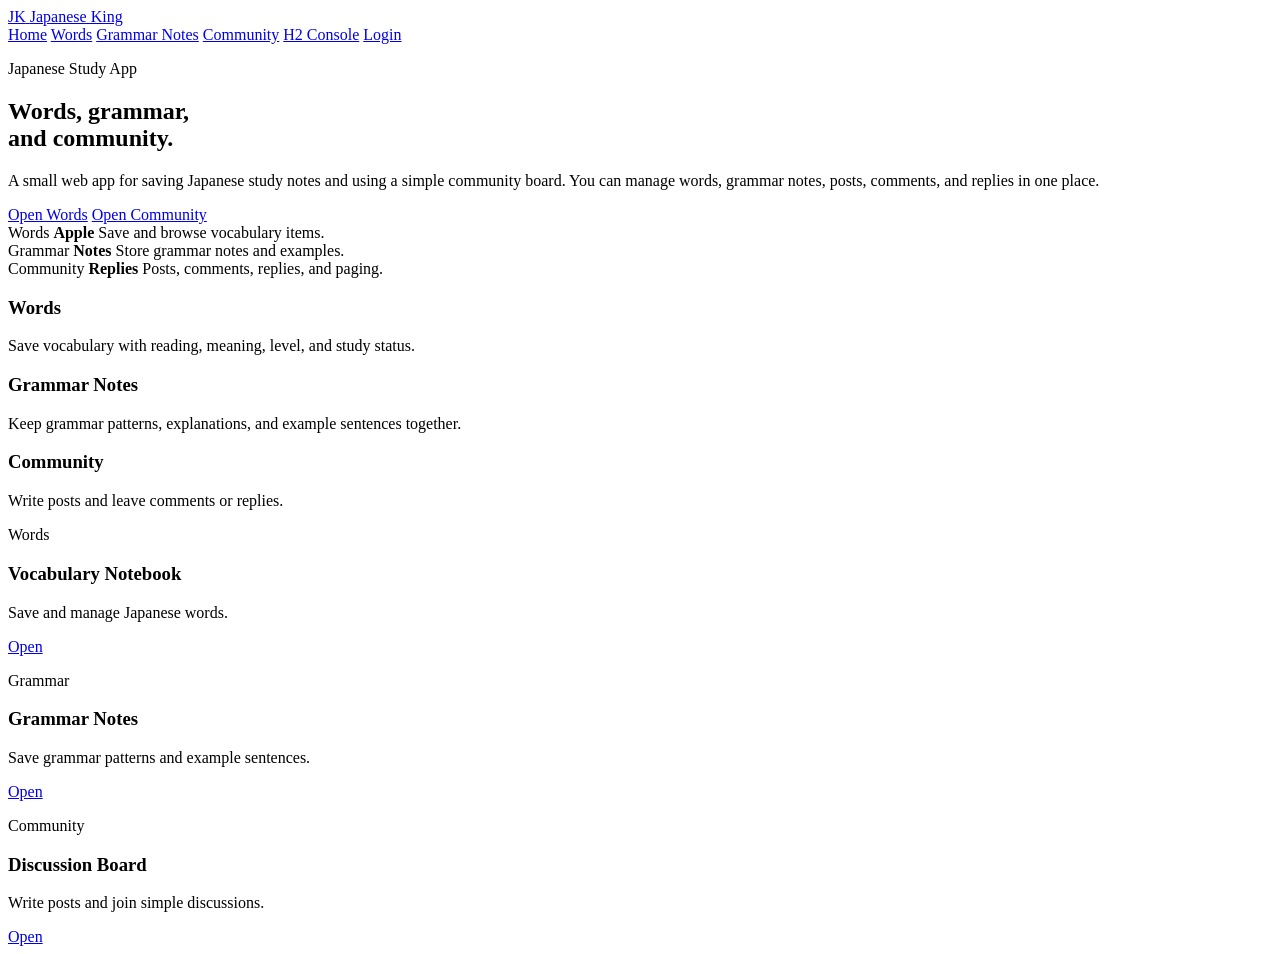
==== src/main/resources/static/index.html @ 7d103772 "Add login and per-user word status" ====
<!DOCTYPE html>
<html lang="en">
<head>
    <meta charset="UTF-8">
    <meta name="viewport" content="width=device-width, initial-scale=1.0">
    <title>Japanese King</title>
    <link rel="stylesheet" href="/css/app.css">
</head>
<body>
<div class="shell">
    <header class="topbar">
        <a class="brand" href="/">
            <span class="brand-badge">JK</span>
            <span>Japanese King</span>
        </a>
        <nav class="nav">
            <a class="active" href="/">Home</a>
            <a href="/words.html">Words</a>
            <a href="/grammar-notes.html">Grammar Notes</a>
            <a href="/community.html">Community</a>
            <a href="/h2-console">H2 Console</a>
            <a href="/login.html">Login</a>
        </nav>
    </header>

    <section class="hero">
        <div>
            <p class="eyebrow">Japanese Study App</p>
            <h1>Words, grammar,<br>and community.</h1>
            <p>
                A small web app for saving Japanese study notes and using a simple community board.
                You can manage words, grammar notes, posts, comments, and replies in one place.
            </p>
            <div class="hero-actions">
                <a class="button-link primary" href="/words.html">Open Words</a>
                <a class="button-link secondary" href="/community.html">Open Community</a>
            </div>
            <div class="stat-grid">
                <article class="stat">
                    <span class="eyebrow">Words</span>
                    <strong>Apple</strong>
                    <span class="muted">Save and browse vocabulary items.</span>
                </article>
                <article class="stat">
                    <span class="eyebrow">Grammar</span>
                    <strong>Notes</strong>
                    <span class="muted">Store grammar notes and examples.</span>
                </article>
                <article class="stat">
                    <span class="eyebrow">Community</span>
                    <strong>Replies</strong>
                    <span class="muted">Posts, comments, replies, and paging.</span>
                </article>
            </div>
        </div>

        <div class="hero-aside">
            <section class="summary">
                <h3>Words</h3>
                <p>Save vocabulary with reading, meaning, level, and study status.</p>
            </section>
            <section class="summary">
                <h3>Grammar Notes</h3>
                <p>Keep grammar patterns, explanations, and example sentences together.</p>
            </section>
            <section class="summary">
                <h3>Community</h3>
                <p>Write posts and leave comments or replies.</p>
            </section>
        </div>
    </section>

    <section class="grid">
        <article class="card">
            <p class="eyebrow">Words</p>
            <h3>Vocabulary Notebook</h3>
            <p class="muted">Save and manage Japanese words.</p>
            <div class="hero-actions">
                <a class="button-link primary" href="/words.html">Open</a>
            </div>
        </article>
        <article class="card">
            <p class="eyebrow">Grammar</p>
            <h3>Grammar Notes</h3>
            <p class="muted">Save grammar patterns and example sentences.</p>
            <div class="hero-actions">
                <a class="button-link primary" href="/grammar-notes.html">Open</a>
            </div>
        </article>
        <article class="card">
            <p class="eyebrow">Community</p>
            <h3>Discussion Board</h3>
            <p class="muted">Write posts and join simple discussions.</p>
            <div class="hero-actions">
                <a class="button-link primary" href="/community.html">Open</a>
            </div>
        </article>
    </section>
</div>
</body>
</html>
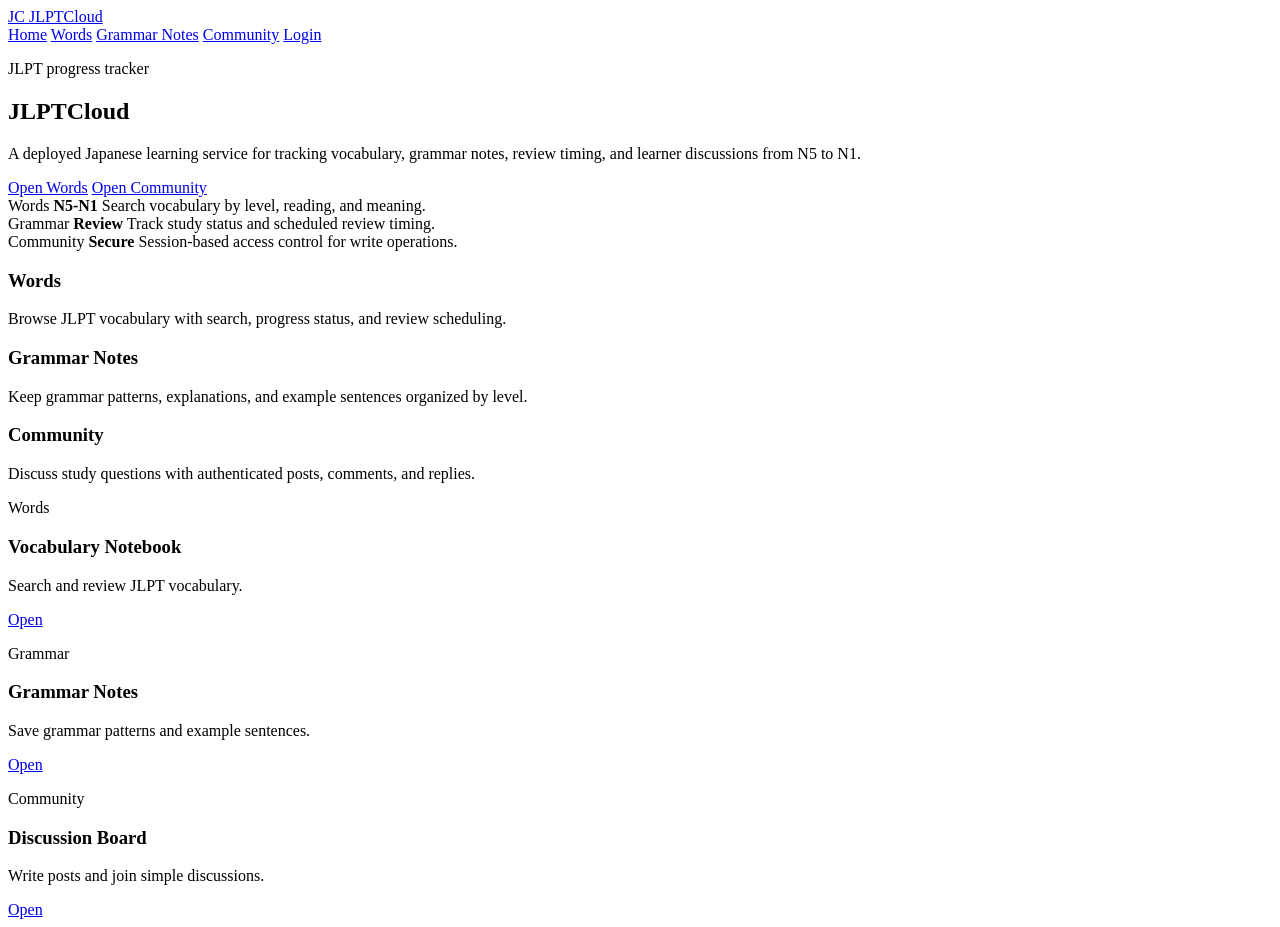
==== commit e17d8ab6: "Prepare JLPTCloud production deployment" ====
--- a/src/main/resources/static/index.html
+++ b/src/main/resources/static/index.html
@@ -3,33 +3,32 @@
 <head>
     <meta charset="UTF-8">
     <meta name="viewport" content="width=device-width, initial-scale=1.0">
-    <title>Japanese King</title>
+    <title>JLPTCloud</title>
     <link rel="stylesheet" href="/css/app.css">
 </head>
 <body>
 <div class="shell">
     <header class="topbar">
         <a class="brand" href="/">
-            <span class="brand-badge">JK</span>
-            <span>Japanese King</span>
+            <span class="brand-badge">JC</span>
+            <span>JLPTCloud</span>
         </a>
         <nav class="nav">
             <a class="active" href="/">Home</a>
             <a href="/words.html">Words</a>
             <a href="/grammar-notes.html">Grammar Notes</a>
             <a href="/community.html">Community</a>
-            <a href="/h2-console">H2 Console</a>
             <a href="/login.html">Login</a>
         </nav>
     </header>
 
     <section class="hero">
         <div>
-            <p class="eyebrow">Japanese Study App</p>
-            <h1>Words, grammar,<br>and community.</h1>
+            <p class="eyebrow">JLPT progress tracker</p>
+            <h1>JLPTCloud</h1>
             <p>
-                A small web app for saving Japanese study notes and using a simple community board.
-                You can manage words, grammar notes, posts, comments, and replies in one place.
+                A deployed Japanese learning service for tracking vocabulary, grammar notes,
+                review timing, and learner discussions from N5 to N1.
             </p>
             <div class="hero-actions">
                 <a class="button-link primary" href="/words.html">Open Words</a>
@@ -38,18 +37,18 @@
             <div class="stat-grid">
                 <article class="stat">
                     <span class="eyebrow">Words</span>
-                    <strong>Apple</strong>
-                    <span class="muted">Save and browse vocabulary items.</span>
+                    <strong>N5-N1</strong>
+                    <span class="muted">Search vocabulary by level, reading, and meaning.</span>
                 </article>
                 <article class="stat">
                     <span class="eyebrow">Grammar</span>
-                    <strong>Notes</strong>
-                    <span class="muted">Store grammar notes and examples.</span>
+                    <strong>Review</strong>
+                    <span class="muted">Track study status and scheduled review timing.</span>
                 </article>
                 <article class="stat">
                     <span class="eyebrow">Community</span>
-                    <strong>Replies</strong>
-                    <span class="muted">Posts, comments, replies, and paging.</span>
+                    <strong>Secure</strong>
+                    <span class="muted">Session-based access control for write operations.</span>
                 </article>
             </div>
         </div>
@@ -57,15 +56,15 @@
         <div class="hero-aside">
             <section class="summary">
                 <h3>Words</h3>
-                <p>Save vocabulary with reading, meaning, level, and study status.</p>
+                <p>Browse JLPT vocabulary with search, progress status, and review scheduling.</p>
             </section>
             <section class="summary">
                 <h3>Grammar Notes</h3>
-                <p>Keep grammar patterns, explanations, and example sentences together.</p>
+                <p>Keep grammar patterns, explanations, and example sentences organized by level.</p>
             </section>
             <section class="summary">
                 <h3>Community</h3>
-                <p>Write posts and leave comments or replies.</p>
+                <p>Discuss study questions with authenticated posts, comments, and replies.</p>
             </section>
         </div>
     </section>
@@ -74,7 +73,7 @@
         <article class="card">
             <p class="eyebrow">Words</p>
             <h3>Vocabulary Notebook</h3>
-            <p class="muted">Save and manage Japanese words.</p>
+            <p class="muted">Search and review JLPT vocabulary.</p>
             <div class="hero-actions">
                 <a class="button-link primary" href="/words.html">Open</a>
             </div>
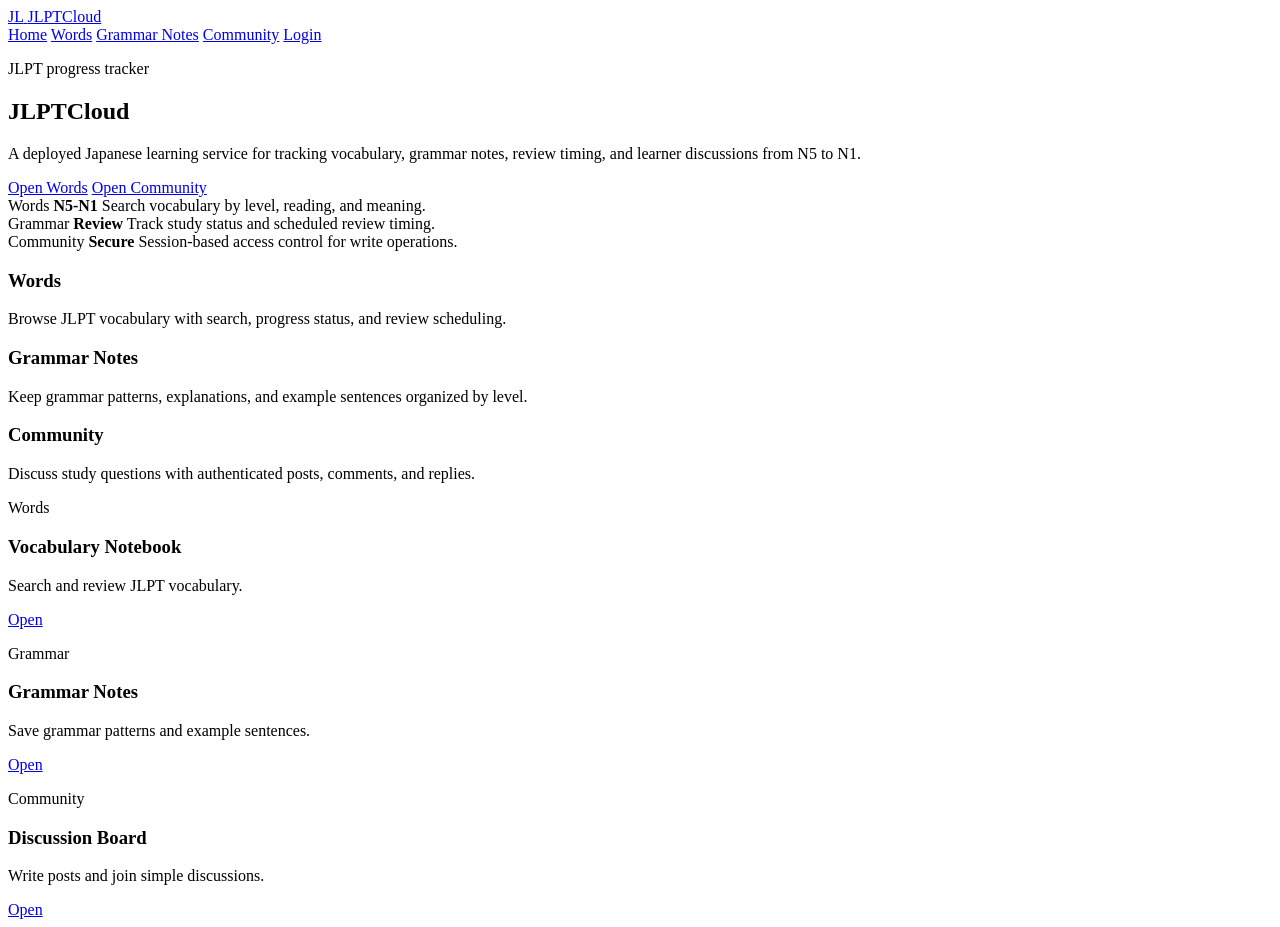
==== commit d3f86191: "Refresh JLPTCloud visual design" ====
--- a/src/main/resources/static/index.html
+++ b/src/main/resources/static/index.html
@@ -10,7 +10,7 @@
 <div class="shell">
     <header class="topbar">
         <a class="brand" href="/">
-            <span class="brand-badge">JC</span>
+            <span class="brand-badge">JL</span>
             <span>JLPTCloud</span>
         </a>
         <nav class="nav">
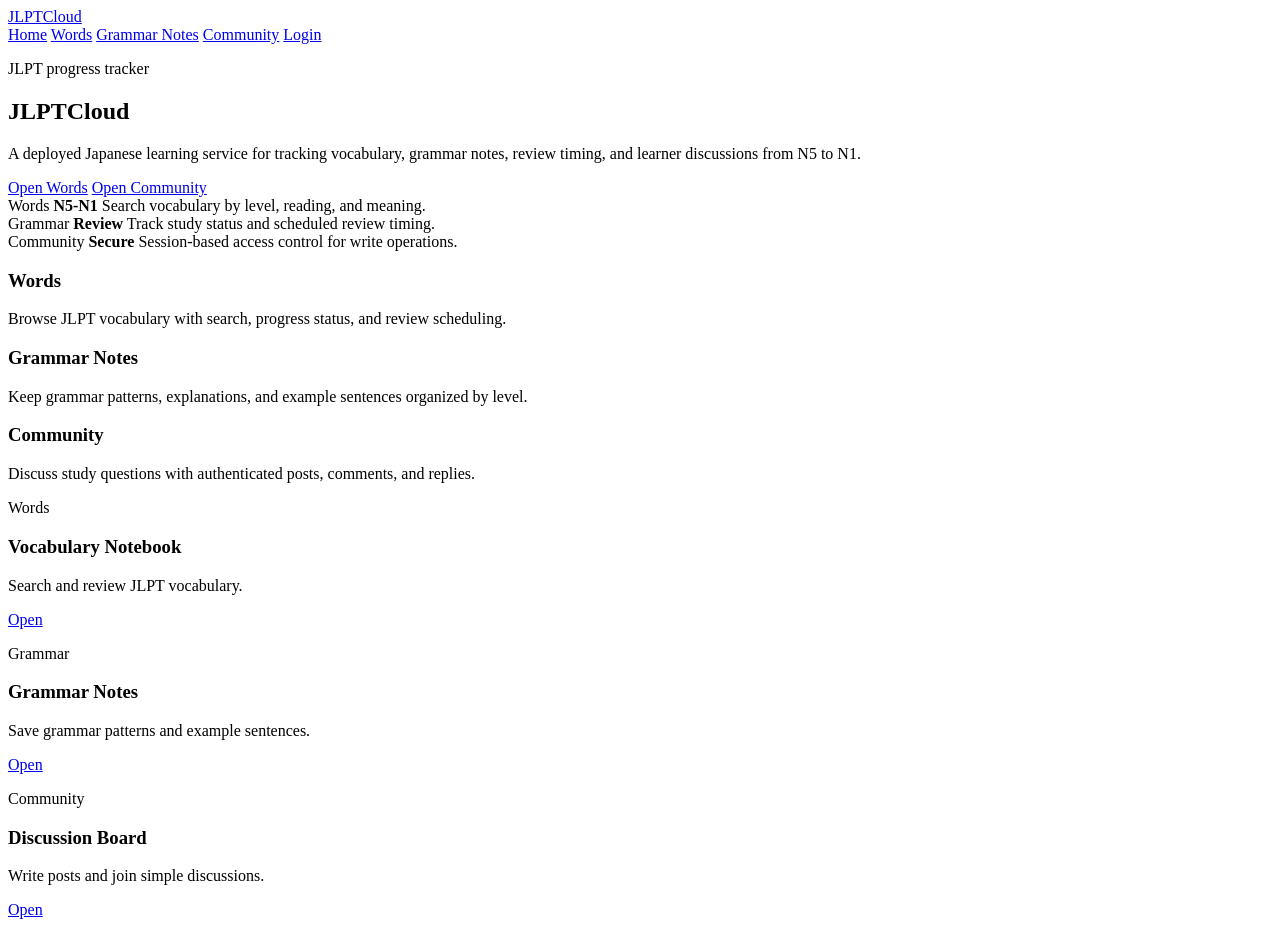
==== commit 6f5f6a5e: "Remove JLPTCloud logo mark" ====
--- a/src/main/resources/static/index.html
+++ b/src/main/resources/static/index.html
@@ -10,7 +10,6 @@
 <div class="shell">
     <header class="topbar">
         <a class="brand" href="/">
-            <span class="brand-badge">JL</span>
             <span>JLPTCloud</span>
         </a>
         <nav class="nav">
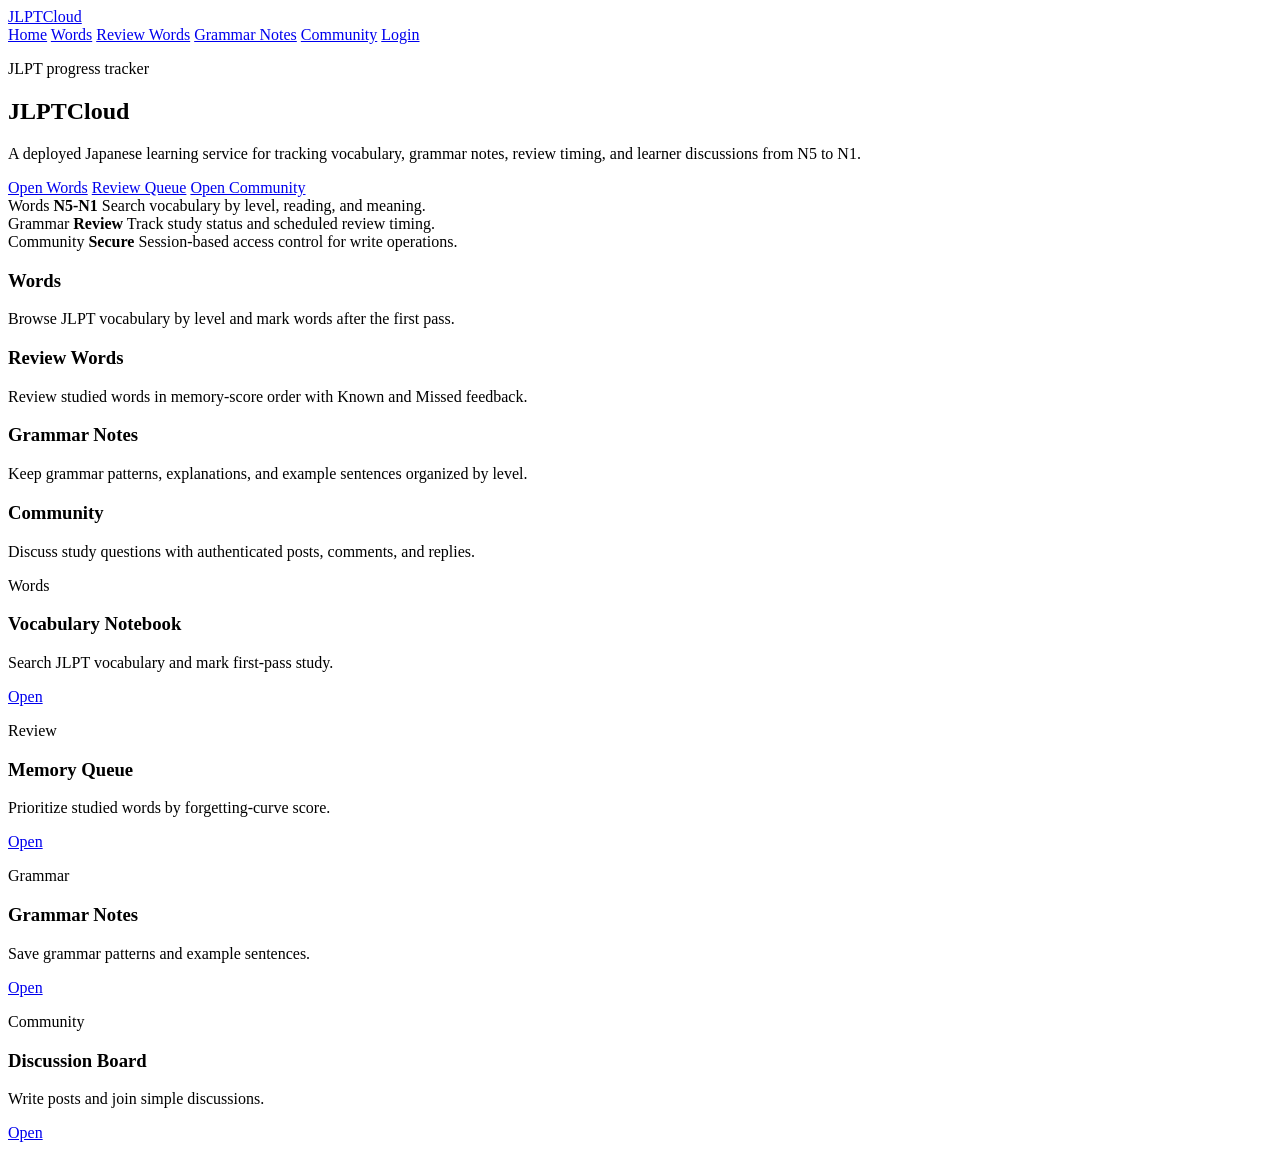
==== commit 72db5625: "Add memory score review flow" ====
--- a/src/main/resources/static/index.html
+++ b/src/main/resources/static/index.html
@@ -15,6 +15,7 @@
         <nav class="nav">
             <a class="active" href="/">Home</a>
             <a href="/words.html">Words</a>
+            <a href="/review-words.html">Review Words</a>
             <a href="/grammar-notes.html">Grammar Notes</a>
             <a href="/community.html">Community</a>
             <a href="/login.html">Login</a>
@@ -31,6 +32,7 @@
             </p>
             <div class="hero-actions">
                 <a class="button-link primary" href="/words.html">Open Words</a>
+                <a class="button-link secondary" href="/review-words.html">Review Queue</a>
                 <a class="button-link secondary" href="/community.html">Open Community</a>
             </div>
             <div class="stat-grid">
@@ -55,7 +57,11 @@
         <div class="hero-aside">
             <section class="summary">
                 <h3>Words</h3>
-                <p>Browse JLPT vocabulary with search, progress status, and review scheduling.</p>
+                <p>Browse JLPT vocabulary by level and mark words after the first pass.</p>
+            </section>
+            <section class="summary">
+                <h3>Review Words</h3>
+                <p>Review studied words in memory-score order with Known and Missed feedback.</p>
             </section>
             <section class="summary">
                 <h3>Grammar Notes</h3>
@@ -72,9 +78,17 @@
         <article class="card">
             <p class="eyebrow">Words</p>
             <h3>Vocabulary Notebook</h3>
-            <p class="muted">Search and review JLPT vocabulary.</p>
+            <p class="muted">Search JLPT vocabulary and mark first-pass study.</p>
             <div class="hero-actions">
                 <a class="button-link primary" href="/words.html">Open</a>
+            </div>
+        </article>
+        <article class="card">
+            <p class="eyebrow">Review</p>
+            <h3>Memory Queue</h3>
+            <p class="muted">Prioritize studied words by forgetting-curve score.</p>
+            <div class="hero-actions">
+                <a class="button-link primary" href="/review-words.html">Open</a>
             </div>
         </article>
         <article class="card">
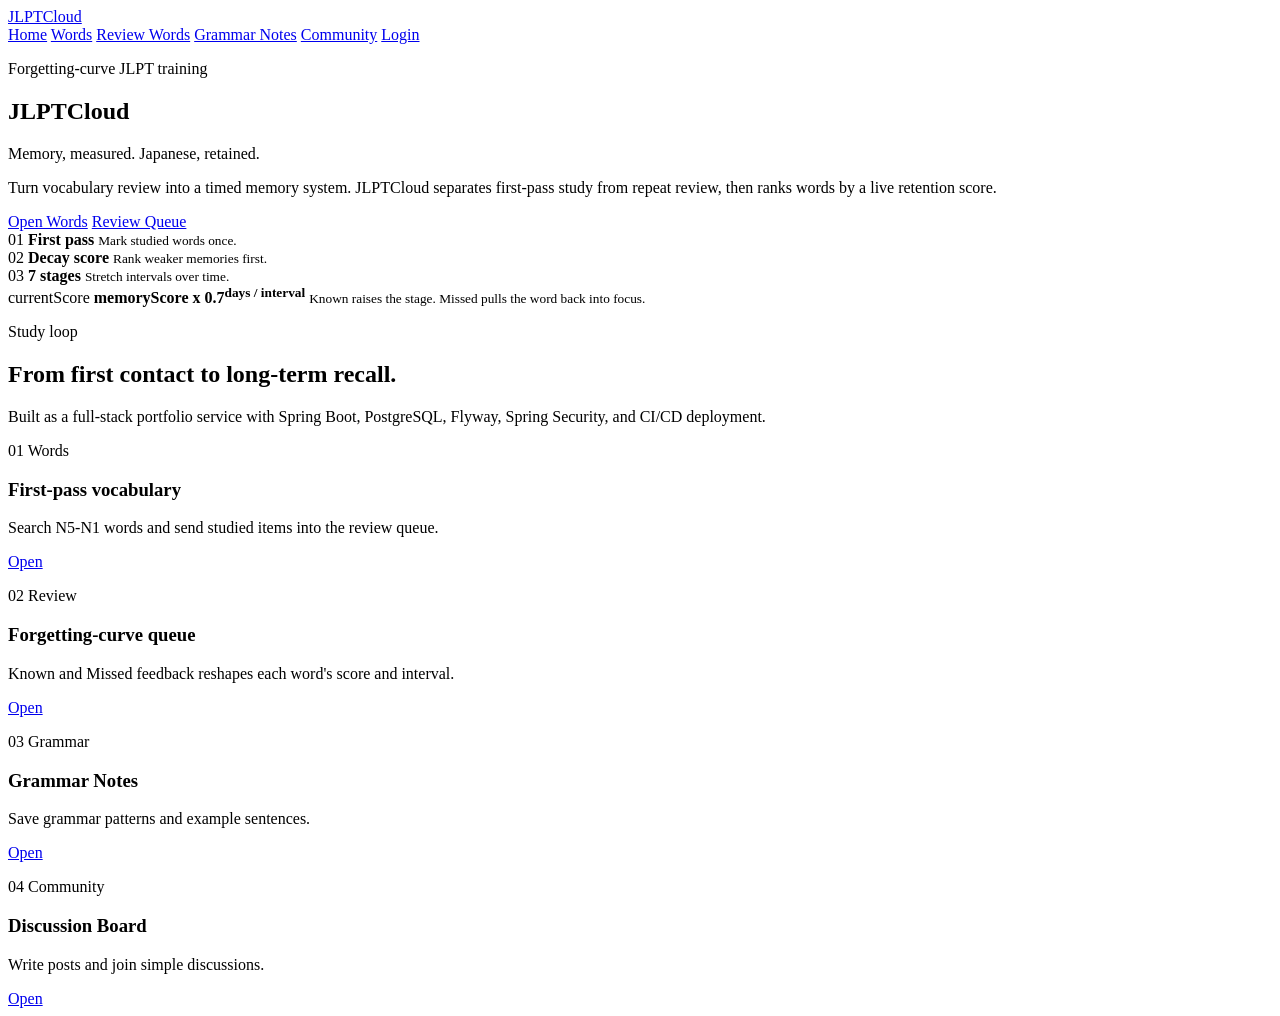
==== commit 53aafd65: "Refresh home hero design" ====
--- a/src/main/resources/static/index.html
+++ b/src/main/resources/static/index.html
@@ -6,7 +6,7 @@
     <title>JLPTCloud</title>
     <link rel="stylesheet" href="/css/app.css">
 </head>
-<body>
+<body class="home-page">
 <div class="shell">
     <header class="topbar">
         <a class="brand" href="/">
@@ -22,77 +22,75 @@
         </nav>
     </header>
 
-    <section class="hero">
-        <div>
-            <p class="eyebrow">JLPT progress tracker</p>
+    <section class="hero home-hero">
+        <div class="home-hero-copy">
+            <p class="eyebrow">Forgetting-curve JLPT training</p>
             <h1>JLPTCloud</h1>
+            <p class="home-slogan">Memory, measured. Japanese, retained.</p>
             <p>
-                A deployed Japanese learning service for tracking vocabulary, grammar notes,
-                review timing, and learner discussions from N5 to N1.
+                Turn vocabulary review into a timed memory system. JLPTCloud separates first-pass
+                study from repeat review, then ranks words by a live retention score.
             </p>
             <div class="hero-actions">
                 <a class="button-link primary" href="/words.html">Open Words</a>
                 <a class="button-link secondary" href="/review-words.html">Review Queue</a>
-                <a class="button-link secondary" href="/community.html">Open Community</a>
             </div>
-            <div class="stat-grid">
-                <article class="stat">
-                    <span class="eyebrow">Words</span>
-                    <strong>N5-N1</strong>
-                    <span class="muted">Search vocabulary by level, reading, and meaning.</span>
+            <div class="home-proof-row" aria-label="JLPTCloud system highlights">
+                <article>
+                    <span>01</span>
+                    <strong>First pass</strong>
+                    <small>Mark studied words once.</small>
                 </article>
-                <article class="stat">
-                    <span class="eyebrow">Grammar</span>
-                    <strong>Review</strong>
-                    <span class="muted">Track study status and scheduled review timing.</span>
+                <article>
+                    <span>02</span>
+                    <strong>Decay score</strong>
+                    <small>Rank weaker memories first.</small>
                 </article>
-                <article class="stat">
-                    <span class="eyebrow">Community</span>
-                    <strong>Secure</strong>
-                    <span class="muted">Session-based access control for write operations.</span>
+                <article>
+                    <span>03</span>
+                    <strong>7 stages</strong>
+                    <small>Stretch intervals over time.</small>
                 </article>
             </div>
         </div>
 
-        <div class="hero-aside">
-            <section class="summary">
-                <h3>Words</h3>
-                <p>Browse JLPT vocabulary by level and mark words after the first pass.</p>
-            </section>
-            <section class="summary">
-                <h3>Review Words</h3>
-                <p>Review studied words in memory-score order with Known and Missed feedback.</p>
-            </section>
-            <section class="summary">
-                <h3>Grammar Notes</h3>
-                <p>Keep grammar patterns, explanations, and example sentences organized by level.</p>
-            </section>
-            <section class="summary">
-                <h3>Community</h3>
-                <p>Discuss study questions with authenticated posts, comments, and replies.</p>
-            </section>
+        <div class="home-equation" aria-label="Memory score formula">
+            <span>currentScore</span>
+            <strong>memoryScore x 0.7<sup>days / interval</sup></strong>
+            <small>Known raises the stage. Missed pulls the word back into focus.</small>
         </div>
     </section>
 
-    <section class="grid">
+    <section class="home-feature-strip" aria-label="JLPTCloud product modules">
+        <div>
+            <p class="eyebrow">Study loop</p>
+            <h2>From first contact to long-term recall.</h2>
+        </div>
+        <p>
+            Built as a full-stack portfolio service with Spring Boot, PostgreSQL, Flyway,
+            Spring Security, and CI/CD deployment.
+        </p>
+    </section>
+
+    <section class="grid home-grid">
         <article class="card">
-            <p class="eyebrow">Words</p>
-            <h3>Vocabulary Notebook</h3>
-            <p class="muted">Search JLPT vocabulary and mark first-pass study.</p>
+            <p class="eyebrow">01 Words</p>
+            <h3>First-pass vocabulary</h3>
+            <p class="muted">Search N5-N1 words and send studied items into the review queue.</p>
             <div class="hero-actions">
                 <a class="button-link primary" href="/words.html">Open</a>
             </div>
         </article>
         <article class="card">
-            <p class="eyebrow">Review</p>
-            <h3>Memory Queue</h3>
-            <p class="muted">Prioritize studied words by forgetting-curve score.</p>
+            <p class="eyebrow">02 Review</p>
+            <h3>Forgetting-curve queue</h3>
+            <p class="muted">Known and Missed feedback reshapes each word's score and interval.</p>
             <div class="hero-actions">
                 <a class="button-link primary" href="/review-words.html">Open</a>
             </div>
         </article>
         <article class="card">
-            <p class="eyebrow">Grammar</p>
+            <p class="eyebrow">03 Grammar</p>
             <h3>Grammar Notes</h3>
             <p class="muted">Save grammar patterns and example sentences.</p>
             <div class="hero-actions">
@@ -100,7 +98,7 @@
             </div>
         </article>
         <article class="card">
-            <p class="eyebrow">Community</p>
+            <p class="eyebrow">04 Community</p>
             <h3>Discussion Board</h3>
             <p class="muted">Write posts and join simple discussions.</p>
             <div class="hero-actions">
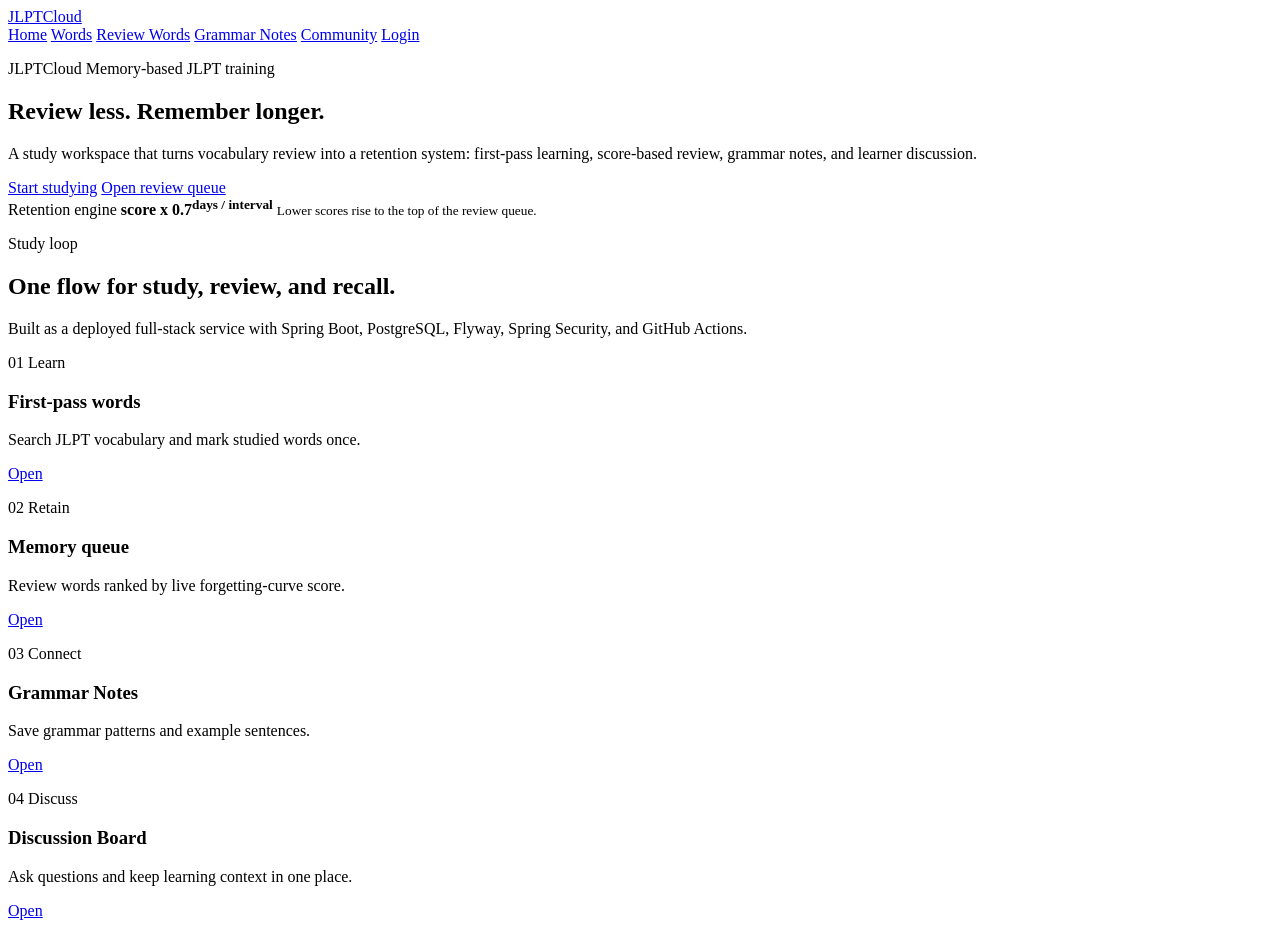
==== commit 9437a22e: "Refine homepage landing design" ====
--- a/src/main/resources/static/index.html
+++ b/src/main/resources/static/index.html
@@ -24,73 +24,55 @@
 
     <section class="hero home-hero">
         <div class="home-hero-copy">
-            <p class="eyebrow">Forgetting-curve JLPT training</p>
-            <h1>JLPTCloud</h1>
-            <p class="home-slogan">Memory, measured. Japanese, retained.</p>
+            <p class="home-kicker"><span>JLPTCloud</span> Memory-based JLPT training</p>
+            <h1>Review less. Remember longer.</h1>
             <p>
-                Turn vocabulary review into a timed memory system. JLPTCloud separates first-pass
-                study from repeat review, then ranks words by a live retention score.
+                A study workspace that turns vocabulary review into a retention system:
+                first-pass learning, score-based review, grammar notes, and learner discussion.
             </p>
             <div class="hero-actions">
-                <a class="button-link primary" href="/words.html">Open Words</a>
-                <a class="button-link secondary" href="/review-words.html">Review Queue</a>
-            </div>
-            <div class="home-proof-row" aria-label="JLPTCloud system highlights">
-                <article>
-                    <span>01</span>
-                    <strong>First pass</strong>
-                    <small>Mark studied words once.</small>
-                </article>
-                <article>
-                    <span>02</span>
-                    <strong>Decay score</strong>
-                    <small>Rank weaker memories first.</small>
-                </article>
-                <article>
-                    <span>03</span>
-                    <strong>7 stages</strong>
-                    <small>Stretch intervals over time.</small>
-                </article>
+                <a class="button-link primary" href="/words.html">Start studying</a>
+                <a class="button-link secondary" href="/review-words.html">Open review queue</a>
             </div>
         </div>
 
         <div class="home-equation" aria-label="Memory score formula">
-            <span>currentScore</span>
-            <strong>memoryScore x 0.7<sup>days / interval</sup></strong>
-            <small>Known raises the stage. Missed pulls the word back into focus.</small>
+            <span>Retention engine</span>
+            <strong>score x 0.7<sup>days / interval</sup></strong>
+            <small>Lower scores rise to the top of the review queue.</small>
         </div>
     </section>
 
     <section class="home-feature-strip" aria-label="JLPTCloud product modules">
         <div>
             <p class="eyebrow">Study loop</p>
-            <h2>From first contact to long-term recall.</h2>
+            <h2>One flow for study, review, and recall.</h2>
         </div>
         <p>
-            Built as a full-stack portfolio service with Spring Boot, PostgreSQL, Flyway,
-            Spring Security, and CI/CD deployment.
+            Built as a deployed full-stack service with Spring Boot, PostgreSQL, Flyway,
+            Spring Security, and GitHub Actions.
         </p>
     </section>
 
     <section class="grid home-grid">
         <article class="card">
-            <p class="eyebrow">01 Words</p>
-            <h3>First-pass vocabulary</h3>
-            <p class="muted">Search N5-N1 words and send studied items into the review queue.</p>
+            <p class="eyebrow">01 Learn</p>
+            <h3>First-pass words</h3>
+            <p class="muted">Search JLPT vocabulary and mark studied words once.</p>
             <div class="hero-actions">
                 <a class="button-link primary" href="/words.html">Open</a>
             </div>
         </article>
         <article class="card">
-            <p class="eyebrow">02 Review</p>
-            <h3>Forgetting-curve queue</h3>
-            <p class="muted">Known and Missed feedback reshapes each word's score and interval.</p>
+            <p class="eyebrow">02 Retain</p>
+            <h3>Memory queue</h3>
+            <p class="muted">Review words ranked by live forgetting-curve score.</p>
             <div class="hero-actions">
                 <a class="button-link primary" href="/review-words.html">Open</a>
             </div>
         </article>
         <article class="card">
-            <p class="eyebrow">03 Grammar</p>
+            <p class="eyebrow">03 Connect</p>
             <h3>Grammar Notes</h3>
             <p class="muted">Save grammar patterns and example sentences.</p>
             <div class="hero-actions">
@@ -98,9 +80,9 @@
             </div>
         </article>
         <article class="card">
-            <p class="eyebrow">04 Community</p>
+            <p class="eyebrow">04 Discuss</p>
             <h3>Discussion Board</h3>
-            <p class="muted">Write posts and join simple discussions.</p>
+            <p class="muted">Ask questions and keep learning context in one place.</p>
             <div class="hero-actions">
                 <a class="button-link primary" href="/community.html">Open</a>
             </div>
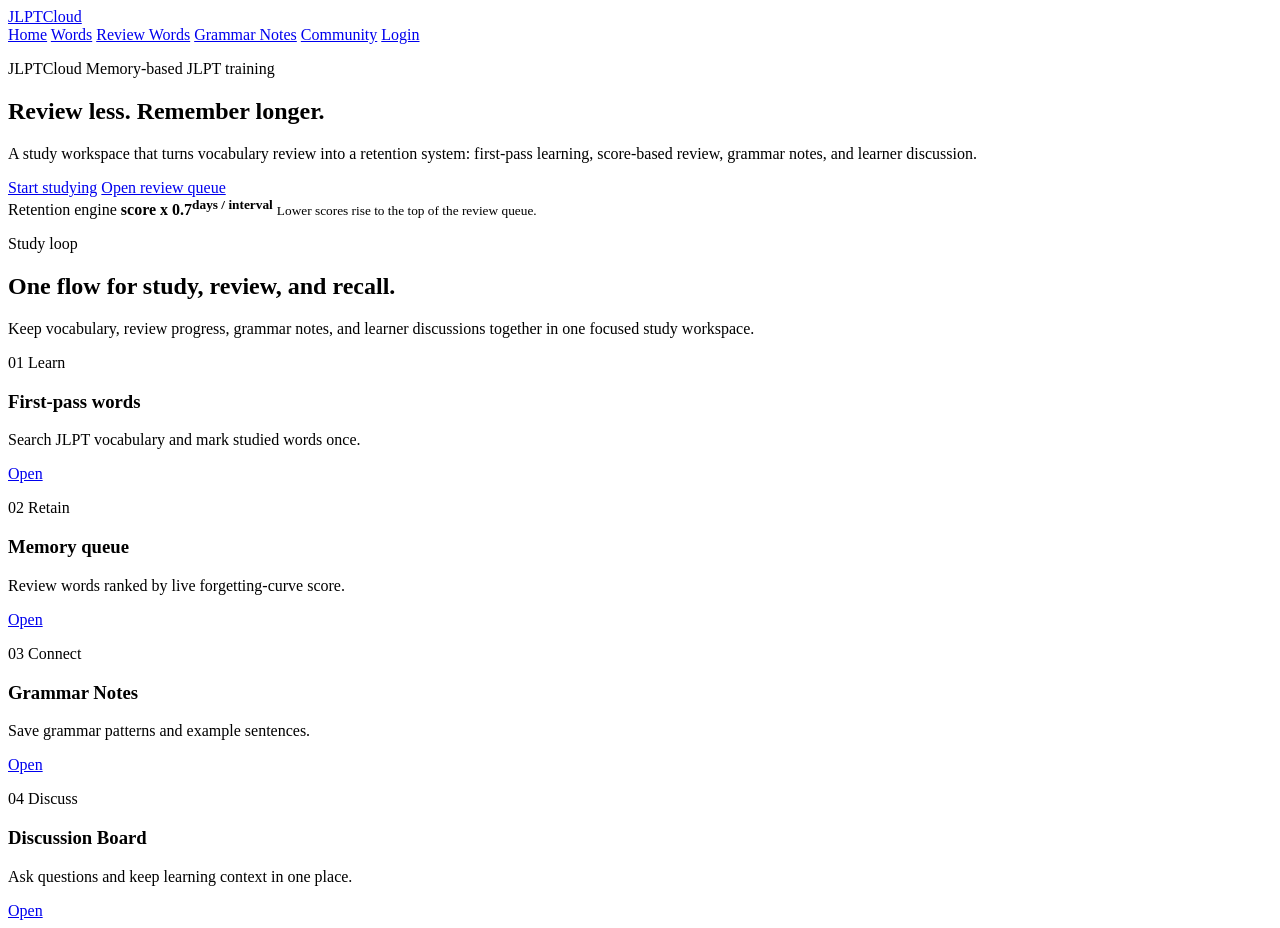
==== commit 283cc6a7: "Remove full-stack wording from homepage" ====
--- a/src/main/resources/static/index.html
+++ b/src/main/resources/static/index.html
@@ -49,8 +49,8 @@
             <h2>One flow for study, review, and recall.</h2>
         </div>
         <p>
-            Built as a deployed full-stack service with Spring Boot, PostgreSQL, Flyway,
-            Spring Security, and GitHub Actions.
+            Keep vocabulary, review progress, grammar notes, and learner discussions
+            together in one focused study workspace.
         </p>
     </section>
 
